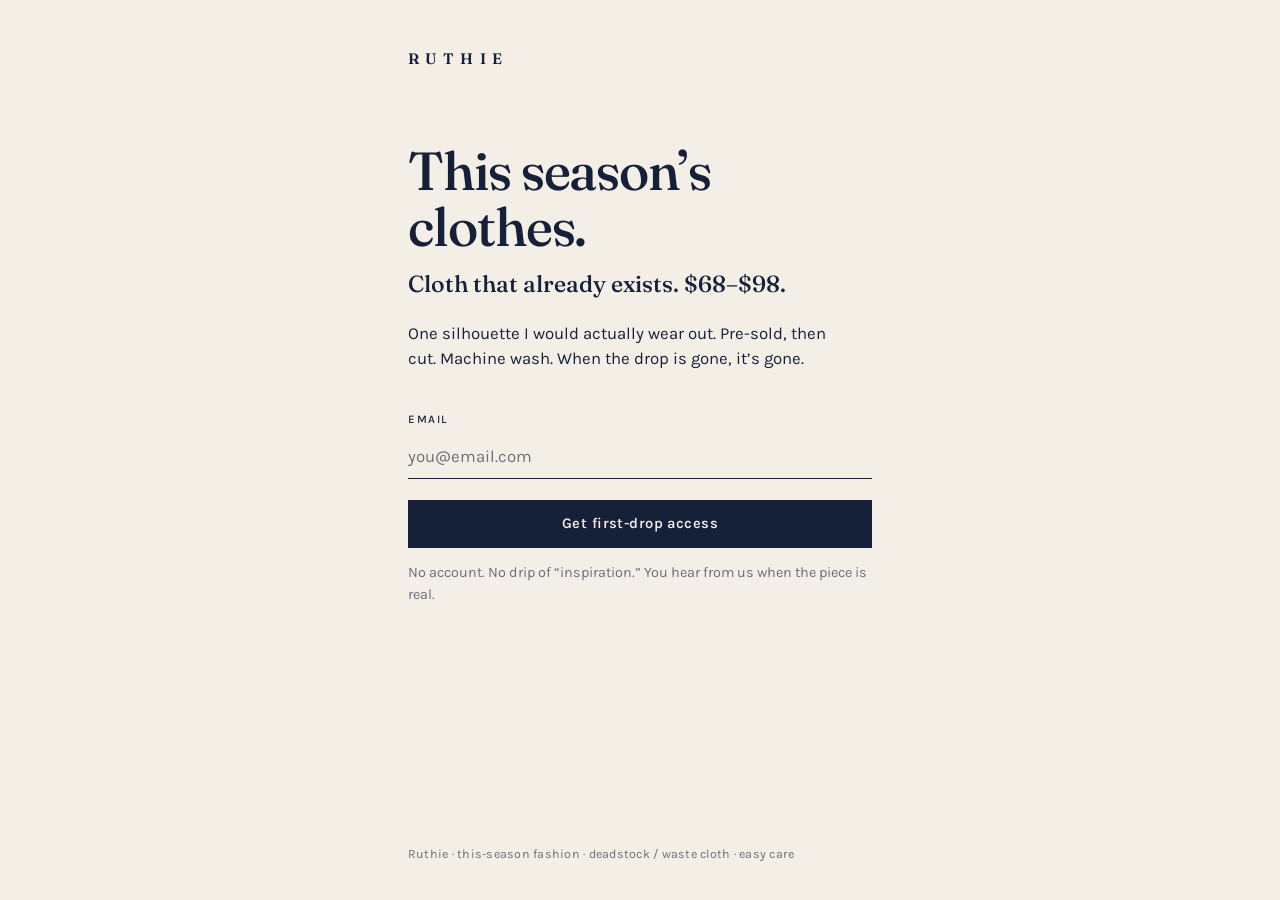
==== index.html @ d8122f30 "Ship type-only RUTHIE waitlist for GitHub Pages. Static HTML/CSS/JS, no Next.js or Vercel. Copy lock" ====
<!DOCTYPE html>
<html lang="en">
<head>
  <meta charset="utf-8">
  <meta name="viewport" content="width=device-width, initial-scale=1">
  <title>Ruthie — this season’s clothes, $68–$98</title>
  <meta name="description" content="One current silhouette. Cloth that already exists. Pre-sell then cut. Easy care.">
  <meta name="theme-color" content="#172039">
  <meta name="robots" content="index,follow">
  <link rel="canonical" href="https://primeodin.github.io/ruthie-waitlist/">
  <meta property="og:type" content="website">
  <meta property="og:site_name" content="Ruthie">
  <meta property="og:title" content="Ruthie — this season’s clothes, $68–$98">
  <meta property="og:description" content="One current silhouette. Cloth that already exists. Pre-sell then cut. Easy care.">
  <meta property="og:url" content="https://primeodin.github.io/ruthie-waitlist/">
  <meta property="og:image" content="https://primeodin.github.io/ruthie-waitlist/og.svg">
  <meta property="og:image:type" content="image/svg+xml">
  <meta name="twitter:card" content="summary_large_image">
  <meta name="twitter:title" content="Ruthie — this season’s clothes, $68–$98">
  <meta name="twitter:description" content="One current silhouette. Cloth that already exists. Pre-sell then cut. Easy care.">
  <meta name="twitter:image" content="https://primeodin.github.io/ruthie-waitlist/og.svg">
  <link rel="icon" href="favicon.svg" type="image/svg+xml">
  <link rel="preconnect" href="https://fonts.googleapis.com">
  <link rel="preconnect" href="https://fonts.gstatic.com" crossorigin>
  <link rel="stylesheet" href="https://fonts.googleapis.com/css2?family=Fraunces:opsz,wght@9..144,500;9..144,600&family=Karla:wght@400;500;600&display=swap">
  <link rel="stylesheet" href="styles.css">
</head>
<body>
  <div class="frame">
    <header class="brand">
      <p class="wordmark">Ruthie</p>
    </header>

    <main>
      <h1>
        <span class="hero-lead">This season’s clothes.</span>
        <span class="hero-sub">Cloth that already exists. $68–$98.</span>
      </h1>
      <p class="lede">One silhouette I would actually wear out. Pre-sold, then cut. Machine wash. When the drop is gone, it’s gone.</p>

      <form id="waitlist-form" novalidate>
        <label for="email">Email</label>
        <input id="email" name="email" type="email" autocomplete="email" inputmode="email" required spellcheck="false" placeholder="you@email.com">
        <p class="hp" aria-hidden="true">
          <label for="company">Company</label>
          <input id="company" name="company" type="text" tabindex="-1" autocomplete="off">
        </p>
        <button type="submit" id="submit-btn">Get first-drop access</button>
        <p class="micro">No account. No drip of “inspiration.” You hear from us when the piece is real.</p>
        <p class="status" id="form-status" role="status" aria-live="polite"></p>
      </form>

      <p class="thanks" id="thanks" hidden>You’re on the list. First drop is one piece, pre-sold then cut. We’ll email when it’s time to claim it — not before.</p>
    </main>

    <footer>
      <p>Ruthie · this-season fashion · deadstock / waste cloth · easy care</p>
    </footer>
  </div>
  <script src="config.js"></script>
  <script src="app.js"></script>
</body>
</html>
---- styles.css ----
:root {
  --field: #f3efe6;
  --ink: #172039;
  --ink-soft: rgba(23, 32, 57, 0.62);
  --ink-line: rgba(23, 32, 57, 0.22);
  --error: #6e2c2c;
  --display: "Fraunces", "Iowan Old Style", Palatino, Georgia, serif;
  --sans: "Karla", "Gill Sans", "Gill Sans MT", Calibri, sans-serif;
}

* { box-sizing: border-box; }

html, body {
  margin: 0;
  min-height: 100%;
}

body {
  background: var(--field);
  color: var(--ink);
  font-family: var(--sans);
  font-size: 1.05rem;
  line-height: 1.5;
  -webkit-font-smoothing: antialiased;
}

.frame {
  min-height: 100dvh;
  max-width: 32rem;
  margin: 0 auto;
  padding: 2.25rem 1.5rem 2rem;
  display: flex;
  flex-direction: column;
}

.brand { margin-bottom: 3.5rem; }

.wordmark {
  margin: 0;
  font-family: var(--display);
  font-optical-sizing: auto;
  font-size: 0.95rem;
  font-weight: 600;
  letter-spacing: 0.42em;
  text-transform: uppercase;
}

h1 {
  margin: 0 0 1.35rem;
}

.hero-lead {
  display: block;
  font-family: var(--display);
  font-optical-sizing: auto;
  font-size: clamp(2.35rem, 8vw, 3.35rem);
  font-weight: 500;
  letter-spacing: -0.02em;
  line-height: 1.05;
}

.hero-sub {
  display: block;
  margin-top: 0.85rem;
  font-family: var(--display);
  font-optical-sizing: auto;
  font-size: clamp(1.2rem, 3.4vw, 1.45rem);
  font-weight: 500;
  line-height: 1.3;
}

.lede {
  margin: 0 0 2.5rem;
  max-width: 28rem;
  color: var(--ink);
}

form { margin: 0; }

label {
  display: block;
  margin-bottom: 0.45rem;
  font-size: 0.72rem;
  font-weight: 500;
  letter-spacing: 0.14em;
  text-transform: uppercase;
}

input[type="email"] {
  width: 100%;
  padding: 0.7rem 0 0.75rem;
  border: 0;
  border-bottom: 1px solid var(--ink);
  background: transparent;
  color: var(--ink);
  font-family: var(--sans);
  font-size: 1.05rem;
  border-radius: 0;
  outline: none;
}

input[type="email"]::placeholder {
  color: var(--ink-soft);
}

input[type="email"]:focus {
  border-bottom-width: 2px;
  margin-bottom: -1px;
}

.hp {
  position: absolute;
  left: -9999px;
  width: 1px;
  height: 1px;
  overflow: hidden;
}

button[type="submit"] {
  display: block;
  width: 100%;
  margin-top: 1.35rem;
  padding: 0.95rem 1rem;
  border: 0;
  background: var(--ink);
  color: var(--field);
  font-family: var(--sans);
  font-size: 0.92rem;
  font-weight: 600;
  letter-spacing: 0.03em;
  cursor: pointer;
}

button[type="submit"]:hover {
  background: #10182c;
}

button[type="submit"]:disabled {
  cursor: wait;
  opacity: 0.7;
}

.micro {
  margin: 0.9rem 0 0;
  font-size: 0.9rem;
  color: var(--ink-soft);
}

.status {
  margin: 0.85rem 0 0;
  min-height: 1.2em;
  font-size: 0.92rem;
  color: var(--error);
}

.status:empty { margin: 0; min-height: 0; }

.thanks {
  margin: 0;
  font-family: var(--display);
  font-optical-sizing: auto;
  font-size: 1.35rem;
  font-weight: 500;
  line-height: 1.4;
}

footer {
  margin-top: auto;
  padding-top: 3.5rem;
}

footer p {
  margin: 0;
  font-size: 0.78rem;
  letter-spacing: 0.02em;
  color: var(--ink-soft);
}

@media (min-width: 720px) {
  .frame { padding: 3rem 1.5rem 2.25rem; }
  .brand { margin-bottom: 4.5rem; }
}

@media (prefers-reduced-motion: reduce) {
  button[type="submit"] { transition: none; }
}
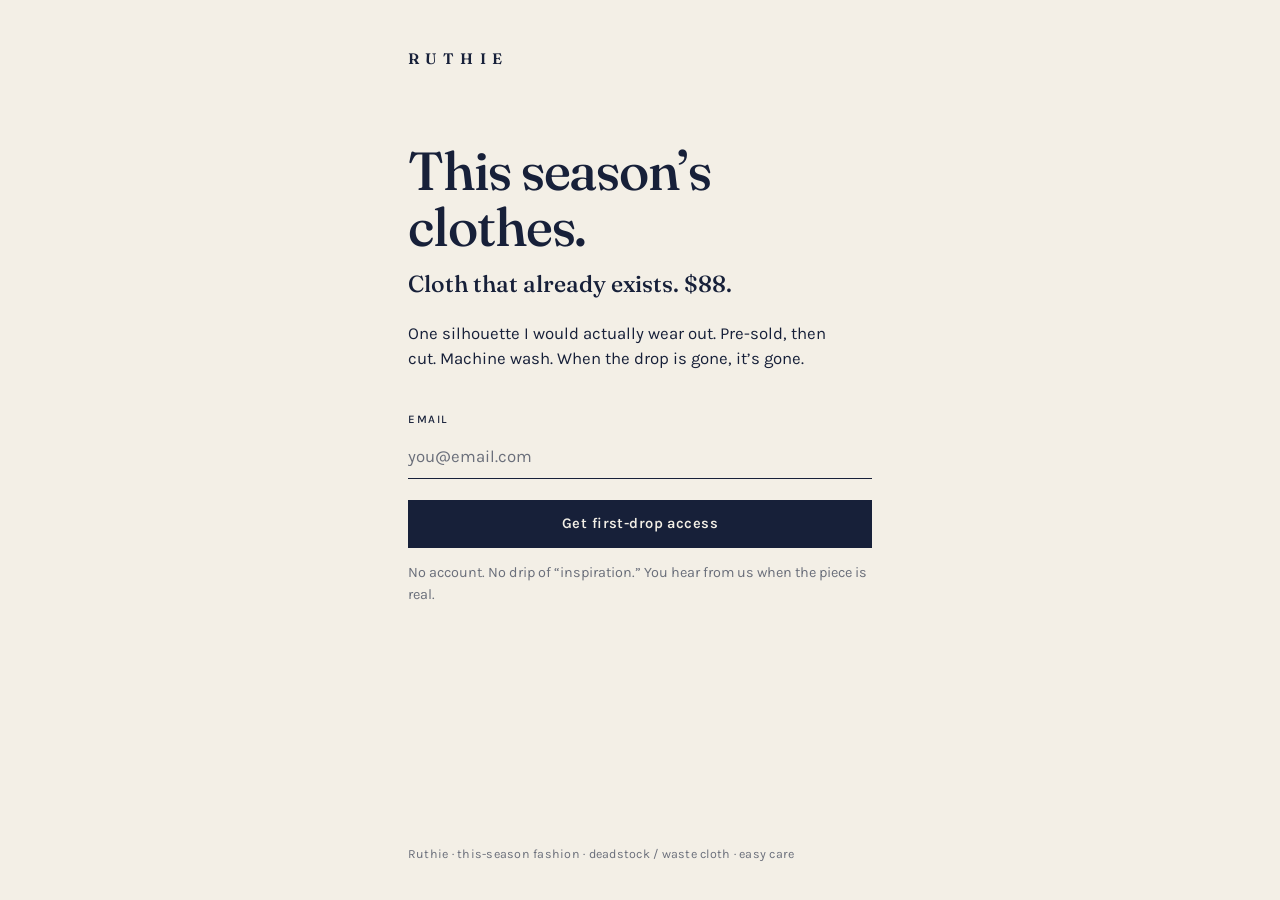
==== commit 3a976558: "Lock public price at $88 (not $68–$98 floor) Co-authored-by: Ruth Anne Russell <140562800+ruthanneru" ====
--- a/index.html
+++ b/index.html
@@ -3,20 +3,20 @@
 <head>
   <meta charset="utf-8">
   <meta name="viewport" content="width=device-width, initial-scale=1">
-  <title>Ruthie — this season’s clothes, $68–$98</title>
+  <title>Ruthie — this season’s clothes, $88</title>
   <meta name="description" content="One current silhouette. Cloth that already exists. Pre-sell then cut. Easy care.">
   <meta name="theme-color" content="#172039">
   <meta name="robots" content="index,follow">
   <link rel="canonical" href="https://primeodin.github.io/ruthie-waitlist/">
   <meta property="og:type" content="website">
   <meta property="og:site_name" content="Ruthie">
-  <meta property="og:title" content="Ruthie — this season’s clothes, $68–$98">
+  <meta property="og:title" content="Ruthie — this season’s clothes, $88">
   <meta property="og:description" content="One current silhouette. Cloth that already exists. Pre-sell then cut. Easy care.">
   <meta property="og:url" content="https://primeodin.github.io/ruthie-waitlist/">
   <meta property="og:image" content="https://primeodin.github.io/ruthie-waitlist/og.svg">
   <meta property="og:image:type" content="image/svg+xml">
   <meta name="twitter:card" content="summary_large_image">
-  <meta name="twitter:title" content="Ruthie — this season’s clothes, $68–$98">
+  <meta name="twitter:title" content="Ruthie — this season’s clothes, $88">
   <meta name="twitter:description" content="One current silhouette. Cloth that already exists. Pre-sell then cut. Easy care.">
   <meta name="twitter:image" content="https://primeodin.github.io/ruthie-waitlist/og.svg">
   <link rel="icon" href="favicon.svg" type="image/svg+xml">
@@ -34,7 +34,7 @@
     <main>
       <h1>
         <span class="hero-lead">This season’s clothes.</span>
-        <span class="hero-sub">Cloth that already exists. $68–$98.</span>
+        <span class="hero-sub">Cloth that already exists. $88.</span>
       </h1>
       <p class="lede">One silhouette I would actually wear out. Pre-sold, then cut. Machine wash. When the drop is gone, it’s gone.</p>
 
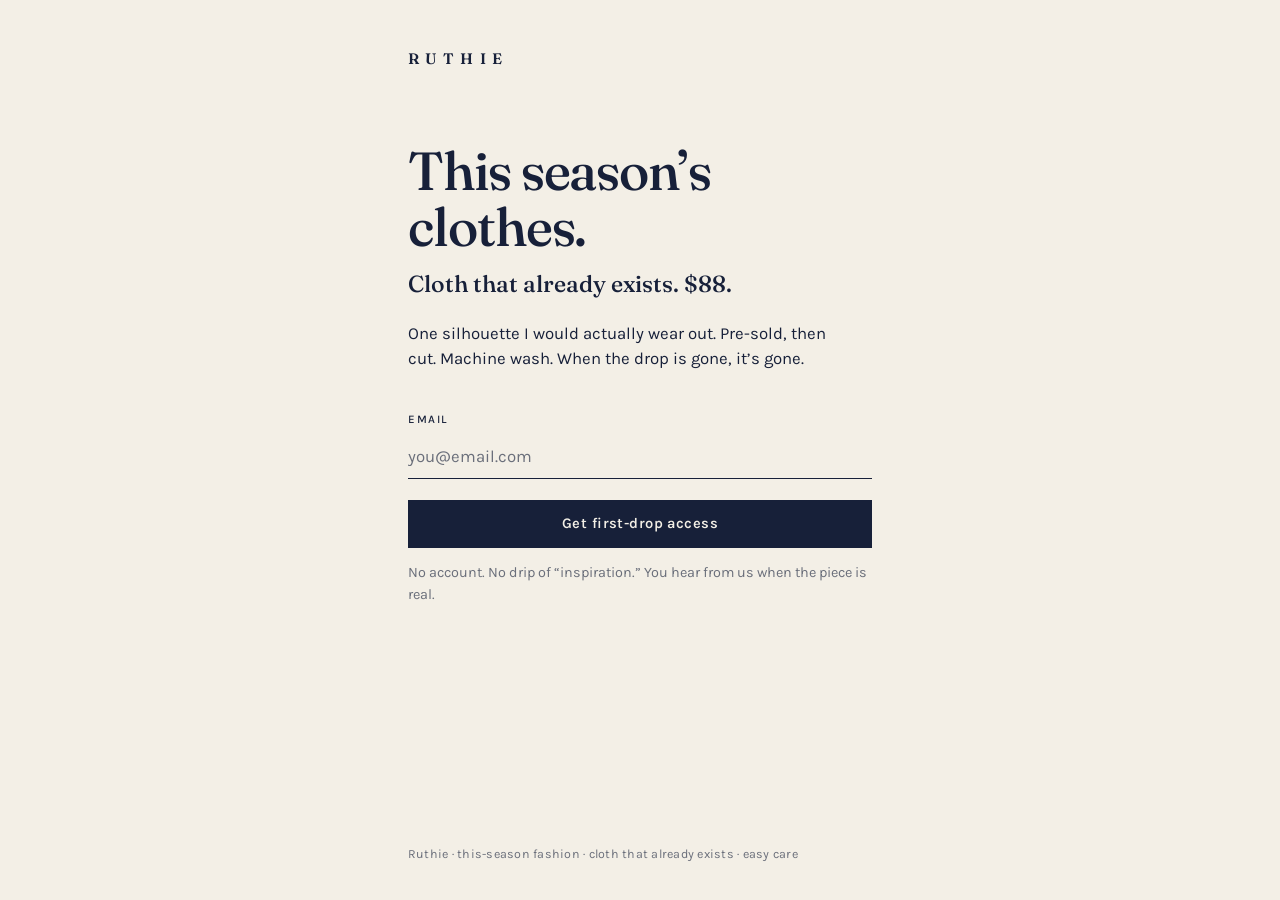
==== commit 83d57d92: "Drop earth footer until a lot can carry it Co-authored-by: Ruth Anne Russell <140562800+ruthanneruss" ====
--- a/index.html
+++ b/index.html
@@ -54,7 +54,7 @@
     </main>
 
     <footer>
-      <p>Ruthie · this-season fashion · deadstock / waste cloth · easy care</p>
+      <p>Ruthie · this-season fashion · cloth that already exists · easy care</p>
     </footer>
   </div>
   <script src="config.js"></script>
